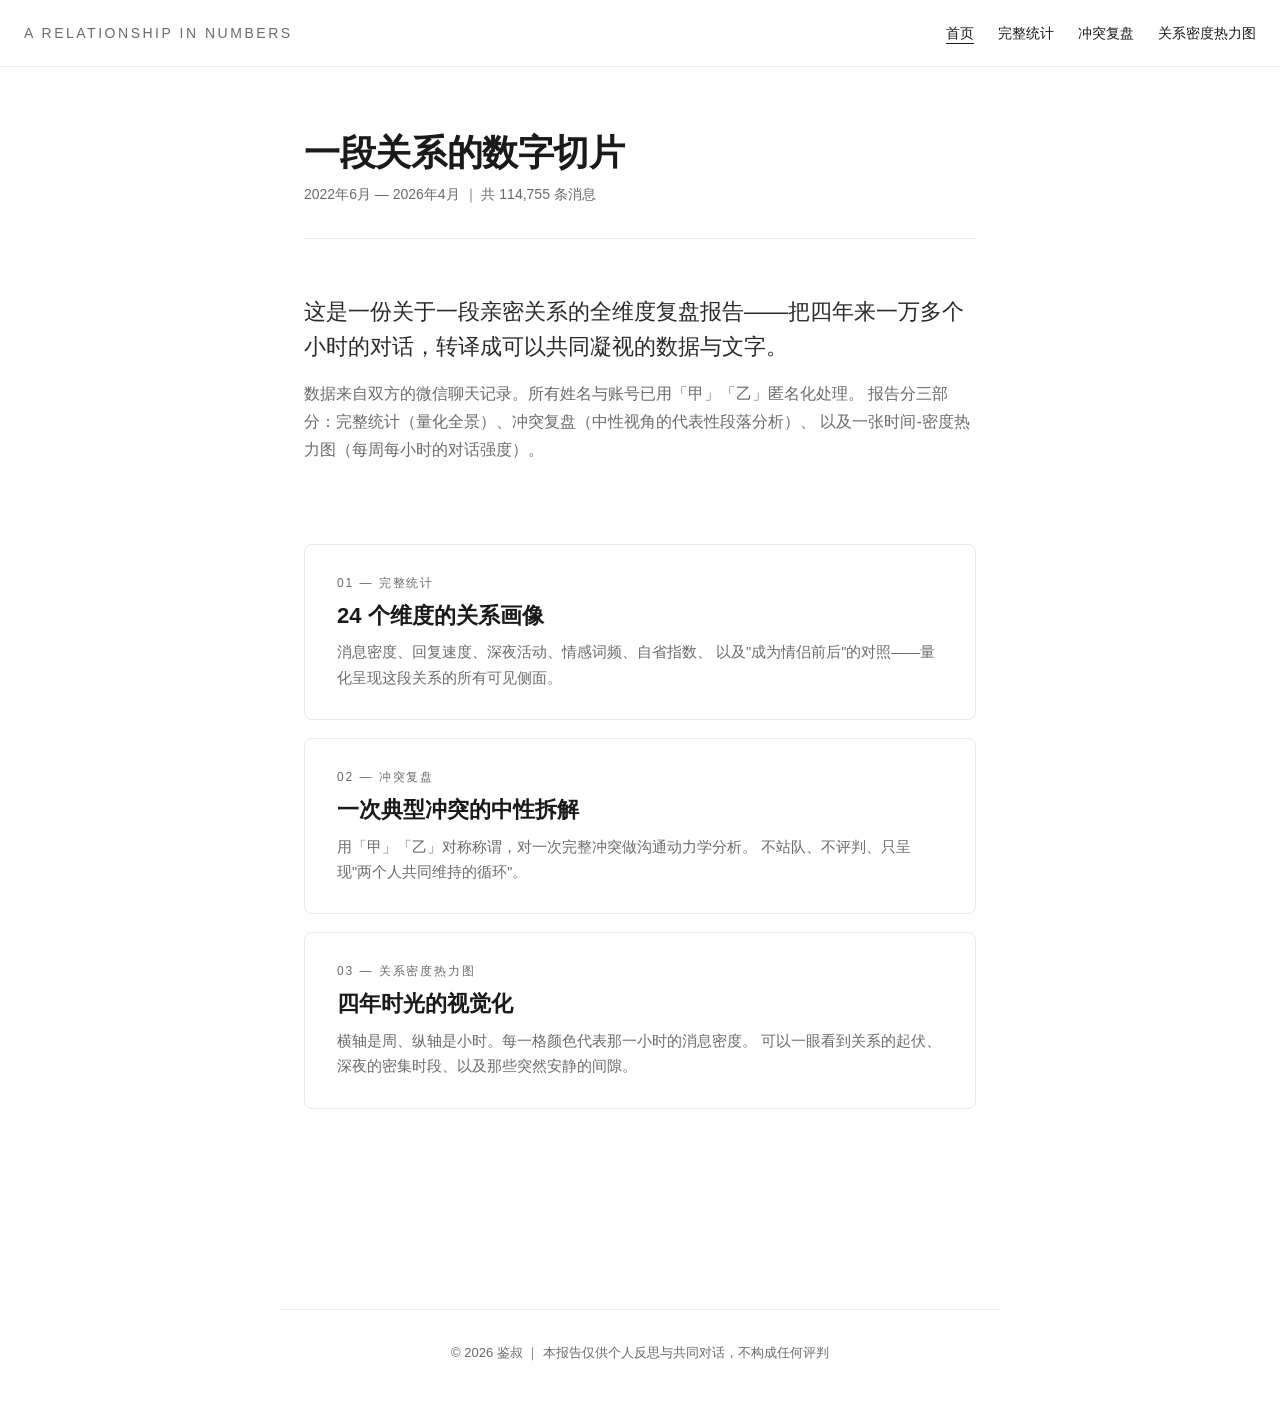
==== index.html @ 4b0087fd "Initial site: stats / conflict / heatmap (anonymized as 甲乙)" ====
<!DOCTYPE html>
<html lang="zh-CN">
<head>
<meta charset="utf-8">
<meta name="viewport" content="width=device-width, initial-scale=1">
<meta name="referrer" content="no-referrer">
<title>一段关系的数字切片</title>
<link rel="stylesheet" href="assets/style.css">
</head>
<body>
<nav class="top">
  <div class="brand">A Relationship in Numbers</div>
  <div class="links"><a href="index.html" class="active">首页</a><a href="stats.html" class="">完整统计</a><a href="conflict.html" class="">冲突复盘</a><a href="heatmap.html" class="">关系密度热力图</a></div>
</nav>
<main class="">

<div class="intro">
  <h1>一段关系的数字切片</h1>
  <div class="meta">2022年6月 — 2026年4月 ｜ 共 114,755 条消息</div>
  <p class="lead">
    这是一份关于一段亲密关系的全维度复盘报告——把四年来一万多个小时的对话，转译成可以共同凝视的数据与文字。
  </p>
  <p class="desc">
    数据来自双方的微信聊天记录。所有姓名与账号已用「甲」「乙」匿名化处理。
    报告分三部分：完整统计（量化全景）、冲突复盘（中性视角的代表性段落分析）、
    以及一张时间-密度热力图（每周每小时的对话强度）。
  </p>
</div>

<div class="cards">
  <a href="stats.html" class="card">
    <div class="card-num">01 — 完整统计</div>
    <div class="card-title">24 个维度的关系画像</div>
    <p class="card-desc">
      消息密度、回复速度、深夜活动、情感词频、自省指数、
      以及"成为情侣前后"的对照——量化呈现这段关系的所有可见侧面。
    </p>
  </a>

  <a href="conflict.html" class="card">
    <div class="card-num">02 — 冲突复盘</div>
    <div class="card-title">一次典型冲突的中性拆解</div>
    <p class="card-desc">
      用「甲」「乙」对称称谓，对一次完整冲突做沟通动力学分析。
      不站队、不评判、只呈现"两个人共同维持的循环"。
    </p>
  </a>

  <a href="heatmap.html" class="card">
    <div class="card-num">03 — 关系密度热力图</div>
    <div class="card-title">四年时光的视觉化</div>
    <p class="card-desc">
      横轴是周、纵轴是小时。每一格颜色代表那一小时的消息密度。
      可以一眼看到关系的起伏、深夜的密集时段、以及那些突然安静的间隙。
    </p>
  </a>
</div>

</main>
<div class="footer">© 2026 鉴叔 ｜ 本报告仅供个人反思与共同对话，不构成任何评判</div>
</body>
</html>
---- assets/style.css ----
:root {
    --bg: #fefefe;
    --text: #1a1a1a;
    --muted: #6b6b6b;
    --line: #e8e8e8;
    --accent: #2b2b2b;
    --hl: #f5f3ee;
    --code-bg: #f7f7f5;
}

* { box-sizing: border-box; }

html, body {
    margin: 0;
    padding: 0;
    background: var(--bg);
    color: var(--text);
    font-family: -apple-system, BlinkMacSystemFont, "Segoe UI", "PingFang SC",
                 "Hiragino Sans GB", "Microsoft YaHei", "Source Han Sans SC",
                 sans-serif;
    font-size: 17px;
    line-height: 1.75;
    -webkit-font-smoothing: antialiased;
    text-rendering: optimizeLegibility;
}

nav.top {
    border-bottom: 1px solid var(--line);
    padding: 18px 24px;
    display: flex;
    justify-content: space-between;
    align-items: baseline;
    background: #fff;
    position: sticky;
    top: 0;
    z-index: 100;
    backdrop-filter: blur(8px);
    background: rgba(254, 254, 254, 0.92);
}
nav.top .brand {
    font-size: 14px;
    letter-spacing: 0.18em;
    text-transform: uppercase;
    color: var(--muted);
    font-weight: 500;
}
nav.top .links a {
    margin-left: 24px;
    color: var(--text);
    text-decoration: none;
    font-size: 14px;
    border-bottom: 1px solid transparent;
    padding-bottom: 2px;
    transition: border-color 0.15s;
}
nav.top .links a:hover { border-bottom-color: var(--text); }
nav.top .links a.active { border-bottom-color: var(--text); }

main {
    max-width: 720px;
    margin: 0 auto;
    padding: 64px 24px 120px;
}

main.wide {
    max-width: none;
    padding: 32px 0;
}

h1 {
    font-size: 36px;
    line-height: 1.2;
    font-weight: 600;
    margin: 0 0 8px;
    letter-spacing: -0.01em;
}
h1 + .meta {
    color: var(--muted);
    font-size: 14px;
    margin-bottom: 56px;
    padding-bottom: 32px;
    border-bottom: 1px solid var(--line);
}
h2 {
    font-size: 24px;
    font-weight: 600;
    margin: 64px 0 16px;
    line-height: 1.3;
    letter-spacing: -0.005em;
}
h3 {
    font-size: 18px;
    font-weight: 600;
    margin: 36px 0 12px;
    color: var(--accent);
}
h4 { font-size: 16px; font-weight: 600; margin: 24px 0 8px; }

p { margin: 0 0 1em; }

a { color: var(--text); }

ul, ol { padding-left: 1.4em; margin: 0 0 1em; }
li { margin: 0.3em 0; }
li > p { margin: 0; }

blockquote {
    margin: 1.4em 0;
    padding: 12px 20px;
    border-left: 3px solid #d4cfc2;
    background: var(--hl);
    color: #4a4a4a;
    font-size: 15.5px;
    border-radius: 0 4px 4px 0;
}
blockquote p:last-child { margin-bottom: 0; }

code {
    font-family: "JetBrains Mono", "SF Mono", Menlo, Consolas, monospace;
    font-size: 0.88em;
    background: var(--code-bg);
    padding: 2px 6px;
    border-radius: 3px;
    color: #5a5a5a;
}
pre {
    background: var(--code-bg);
    padding: 16px 20px;
    border-radius: 6px;
    overflow-x: auto;
    font-size: 13.5px;
    line-height: 1.6;
    border: 1px solid var(--line);
}
pre code {
    background: transparent;
    padding: 0;
    color: var(--text);
}

table {
    border-collapse: collapse;
    width: 100%;
    margin: 1.4em 0;
    font-size: 14.5px;
}
th, td {
    text-align: left;
    padding: 10px 14px;
    border-bottom: 1px solid var(--line);
    vertical-align: top;
}
th {
    background: #fafaf8;
    font-weight: 600;
    font-size: 13px;
    color: var(--muted);
    text-transform: uppercase;
    letter-spacing: 0.04em;
}
tbody tr:hover { background: #fafaf8; }
td strong { font-weight: 600; }

hr {
    border: none;
    border-top: 1px solid var(--line);
    margin: 56px 0;
}

.footer {
    max-width: 720px;
    margin: 80px auto 40px;
    padding: 32px 24px 0;
    border-top: 1px solid var(--line);
    color: var(--muted);
    font-size: 13px;
    text-align: center;
}

/* ───── 首页卡片 ───── */
.intro {
    margin-bottom: 80px;
}
.intro .lead {
    font-size: 22px;
    line-height: 1.55;
    color: #2a2a2a;
    margin: 24px 0 16px;
}
.intro .desc {
    color: var(--muted);
    font-size: 16px;
}
.cards {
    display: grid;
    gap: 18px;
    margin-top: 32px;
}
.card {
    border: 1px solid var(--line);
    border-radius: 8px;
    padding: 28px 32px;
    text-decoration: none;
    color: inherit;
    transition: all 0.18s ease;
    background: #fff;
}
.card:hover {
    border-color: #b8b8b8;
    transform: translateY(-2px);
    box-shadow: 0 4px 14px rgba(0,0,0,0.04);
}
.card .card-num {
    color: var(--muted);
    font-size: 12px;
    letter-spacing: 0.16em;
    text-transform: uppercase;
    font-weight: 500;
    margin-bottom: 8px;
}
.card .card-title {
    font-size: 22px;
    font-weight: 600;
    margin-bottom: 10px;
    line-height: 1.3;
}
.card .card-desc {
    color: var(--muted);
    font-size: 14.5px;
    margin: 0;
}

/* ───── 热力图页面 ───── */
.heatmap-wrap {
    padding: 0 24px;
}
.heatmap-wrap .scroll {
    overflow-x: auto;
    border: 1px solid var(--line);
    border-radius: 6px;
    padding: 16px;
    background: #0d0d0d;
}

@media (max-width: 600px) {
    main { padding: 40px 18px 80px; }
    h1 { font-size: 28px; }
    h2 { font-size: 20px; margin-top: 48px; }
    nav.top { padding: 14px 18px; }
    nav.top .links a { margin-left: 14px; }
    nav.top .brand { font-size: 12px; }
    table { font-size: 13px; }
    th, td { padding: 8px 10px; }
}
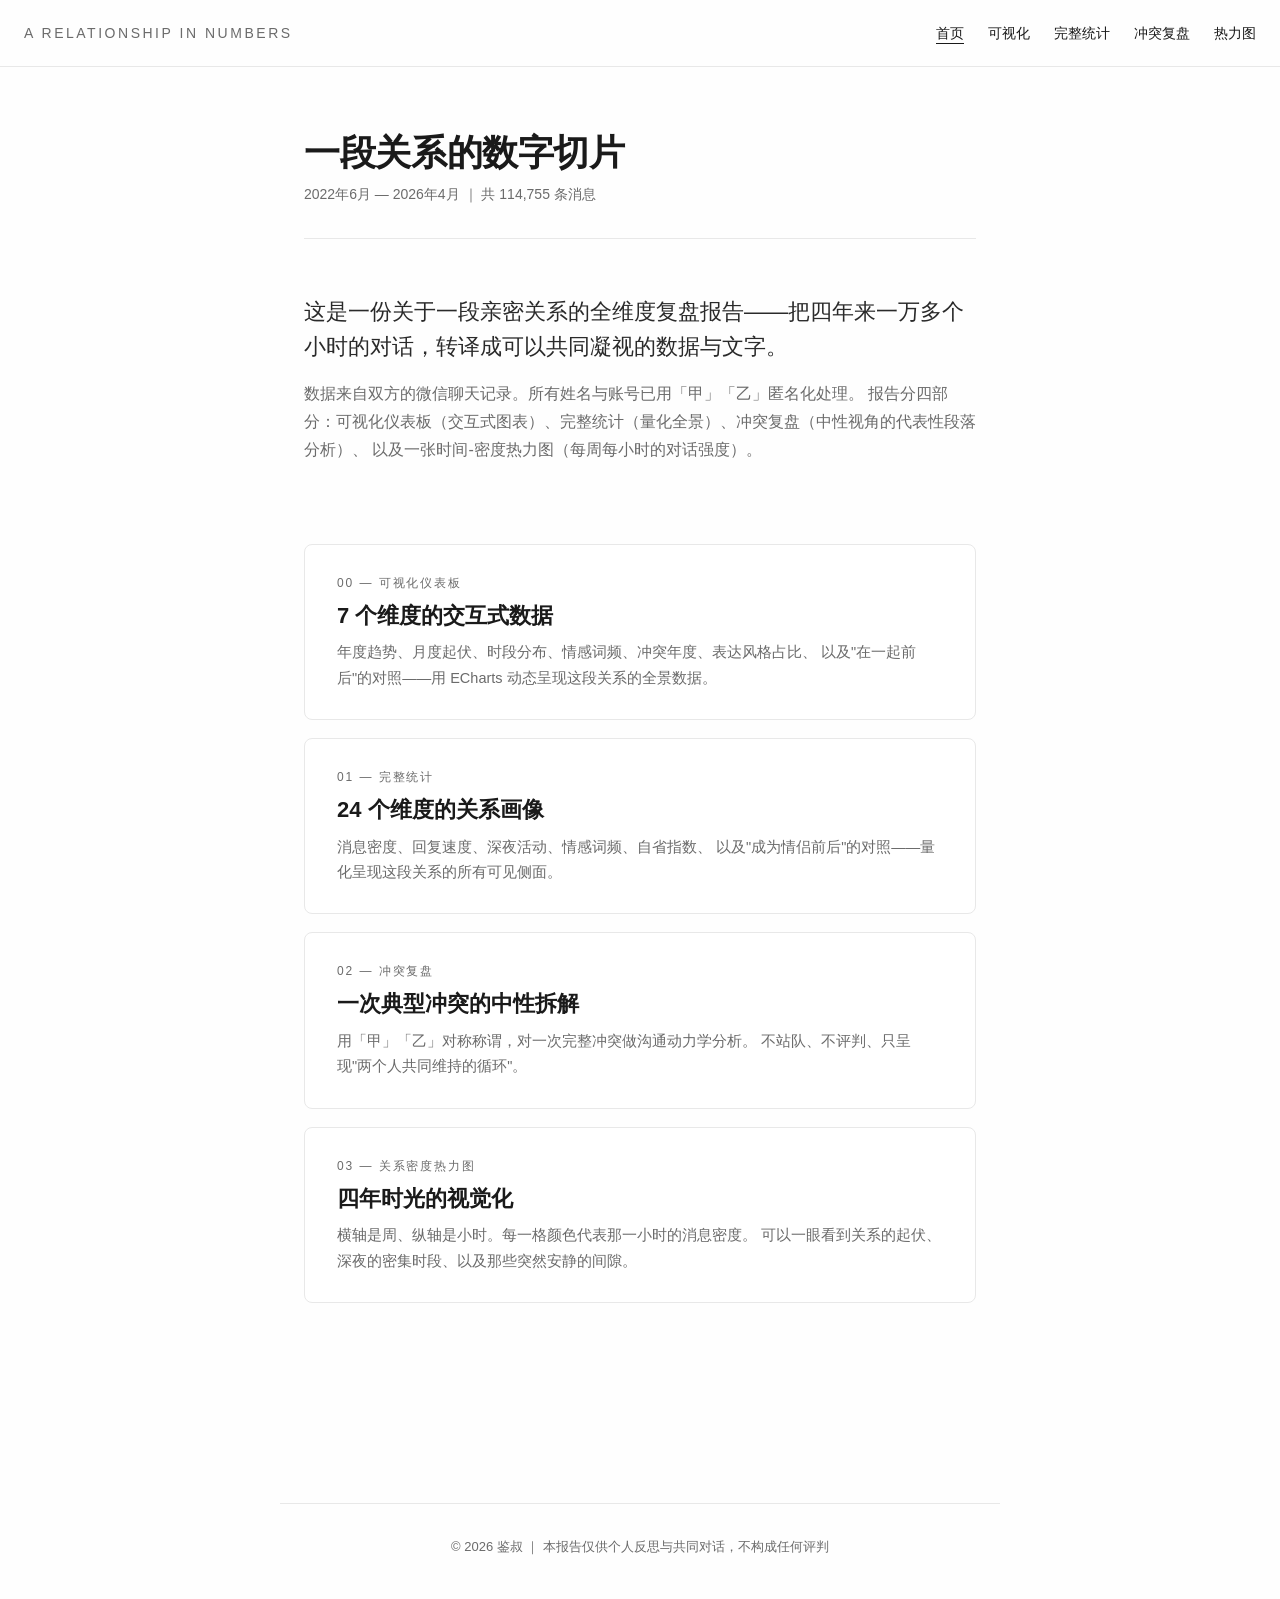
==== commit e09426f9: "Add dashboard with ECharts: yearly/monthly/hourly/emotion/conflict/style/boundary visualizations" ====
--- a/index.html
+++ b/index.html
@@ -10,7 +10,7 @@
 <body>
 <nav class="top">
   <div class="brand">A Relationship in Numbers</div>
-  <div class="links"><a href="index.html" class="active">首页</a><a href="stats.html" class="">完整统计</a><a href="conflict.html" class="">冲突复盘</a><a href="heatmap.html" class="">关系密度热力图</a></div>
+  <div class="links"><a href="index.html" class="active">首页</a><a href="dashboard.html" class="">可视化</a><a href="stats.html" class="">完整统计</a><a href="conflict.html" class="">冲突复盘</a><a href="heatmap.html" class="">热力图</a></div>
 </nav>
 <main class="">
 
@@ -22,12 +22,21 @@
   </p>
   <p class="desc">
     数据来自双方的微信聊天记录。所有姓名与账号已用「甲」「乙」匿名化处理。
-    报告分三部分：完整统计（量化全景）、冲突复盘（中性视角的代表性段落分析）、
+    报告分四部分：可视化仪表板（交互式图表）、完整统计（量化全景）、冲突复盘（中性视角的代表性段落分析）、
     以及一张时间-密度热力图（每周每小时的对话强度）。
   </p>
 </div>
 
 <div class="cards">
+  <a href="dashboard.html" class="card">
+    <div class="card-num">00 — 可视化仪表板</div>
+    <div class="card-title">7 个维度的交互式数据</div>
+    <p class="card-desc">
+      年度趋势、月度起伏、时段分布、情感词频、冲突年度、表达风格占比、
+      以及"在一起前后"的对照——用 ECharts 动态呈现这段关系的全景数据。
+    </p>
+  </a>
+
   <a href="stats.html" class="card">
     <div class="card-num">01 — 完整统计</div>
     <div class="card-title">24 个维度的关系画像</div>
--- a/assets/style.css
+++ b/assets/style.css
@@ -243,6 +243,205 @@
     background: #0d0d0d;
 }
 
+/* ───── Dashboard ───── */
+.dash-wrap {
+    max-width: 1200px;
+    margin: 0 auto;
+    padding: 56px 32px 120px;
+}
+.dash-wrap > h1 {
+    font-size: 40px;
+    margin-bottom: 8px;
+}
+.dash-wrap > .meta {
+    color: var(--muted);
+    font-size: 14px;
+    margin-bottom: 56px;
+    padding-bottom: 32px;
+    border-bottom: 1px solid var(--line);
+}
+
+/* KPI 卡片：四联 */
+.kpi-row {
+    display: grid;
+    grid-template-columns: repeat(4, 1fr);
+    gap: 18px;
+    margin-bottom: 56px;
+}
+.kpi {
+    border: 1px solid var(--line);
+    border-radius: 8px;
+    padding: 22px 24px;
+    background: #fff;
+}
+.kpi .kpi-label {
+    color: var(--muted);
+    font-size: 12px;
+    letter-spacing: 0.12em;
+    text-transform: uppercase;
+    font-weight: 500;
+    margin-bottom: 10px;
+}
+.kpi .kpi-value {
+    font-size: 32px;
+    font-weight: 600;
+    line-height: 1.1;
+    letter-spacing: -0.02em;
+    font-variant-numeric: tabular-nums;
+}
+.kpi .kpi-sub {
+    color: var(--muted);
+    font-size: 12.5px;
+    margin-top: 8px;
+    line-height: 1.5;
+}
+
+/* Section 标题 */
+.dash-section {
+    margin: 64px 0 28px;
+    display: flex;
+    align-items: baseline;
+    justify-content: space-between;
+    border-bottom: 1px solid var(--line);
+    padding-bottom: 12px;
+}
+.dash-section h2 {
+    font-size: 22px;
+    margin: 0;
+    font-weight: 600;
+}
+.dash-section .sec-num {
+    color: var(--muted);
+    font-size: 12px;
+    letter-spacing: 0.16em;
+    text-transform: uppercase;
+}
+
+/* 图表网格 */
+.chart-grid {
+    display: grid;
+    gap: 20px;
+}
+.chart-grid.col-1 { grid-template-columns: 1fr; }
+.chart-grid.col-2 { grid-template-columns: 1fr 1fr; }
+.chart-grid.col-3 { grid-template-columns: 1fr 1fr 1fr; }
+
+.chart-card {
+    border: 1px solid var(--line);
+    border-radius: 8px;
+    padding: 22px 24px 18px;
+    background: #fff;
+}
+.chart-card .chart-title {
+    font-size: 15px;
+    font-weight: 600;
+    margin-bottom: 4px;
+    color: var(--accent);
+}
+.chart-card .chart-sub {
+    color: var(--muted);
+    font-size: 12.5px;
+    margin-bottom: 16px;
+    line-height: 1.5;
+}
+.chart-box {
+    width: 100%;
+    height: 300px;
+}
+.chart-box.tall { height: 380px; }
+.chart-box.short { height: 240px; }
+
+/* 表格嵌入 */
+.mini-table {
+    width: 100%;
+    border-collapse: collapse;
+    font-size: 13.5px;
+}
+.mini-table th, .mini-table td {
+    text-align: left;
+    padding: 8px 10px;
+    border-bottom: 1px solid var(--line);
+}
+.mini-table th {
+    background: #fafaf8;
+    color: var(--muted);
+    font-weight: 600;
+    font-size: 12px;
+    text-transform: uppercase;
+    letter-spacing: 0.04em;
+}
+
+/* Dashboard KPI 卡片 */
+.kpi-row {
+    display: grid;
+    grid-template-columns: repeat(4, 1fr);
+    gap: 24px;
+    margin: 48px 0;
+}
+.kpi-card {
+    background: #fafaf8;
+    border: 1px solid var(--line);
+    border-radius: 8px;
+    padding: 28px 20px;
+    text-align: center;
+}
+.kpi-value {
+    font-size: 36px;
+    font-weight: 700;
+    color: var(--accent);
+    margin-bottom: 8px;
+    font-variant-numeric: tabular-nums;
+}
+.kpi-label {
+    font-size: 13px;
+    color: var(--muted);
+    font-weight: 600;
+    text-transform: uppercase;
+    letter-spacing: 0.06em;
+    margin-bottom: 6px;
+}
+.kpi-sub {
+    font-size: 12px;
+    color: #aaa;
+    font-style: italic;
+}
+
+/* 图表容器 */
+.chart-grid {
+    display: grid;
+    gap: 32px;
+    margin: 56px 0;
+}
+.chart-grid.col-1 {
+    grid-template-columns: 1fr;
+}
+.chart-grid.col-2 {
+    grid-template-columns: repeat(2, 1fr);
+}
+.chart-grid.col-3 {
+    grid-template-columns: repeat(3, 1fr);
+}
+
+.chart-container {
+    background: #fff;
+    border: 1px solid var(--line);
+    border-radius: 8px;
+    padding: 20px;
+    height: 450px;
+    box-shadow: 0 1px 3px rgba(0, 0, 0, 0.08);
+}
+.chart-container > div {
+    width: 100%;
+    height: 100%;
+}
+
+@media (max-width: 900px) {
+    .kpi-row { grid-template-columns: repeat(2, 1fr); }
+    .chart-grid.col-2, .chart-grid.col-3 { grid-template-columns: 1fr; }
+    .dash-wrap { padding: 32px 16px 80px; }
+    .dash-wrap > h1 { font-size: 28px; }
+}
+
 @media (max-width: 600px) {
     main { padding: 40px 18px 80px; }
     h1 { font-size: 28px; }
@@ -252,4 +451,7 @@
     nav.top .brand { font-size: 12px; }
     table { font-size: 13px; }
     th, td { padding: 8px 10px; }
-}
+    .kpi-row { grid-template-columns: 1fr; }
+    .chart-container { height: 350px; }
+}
+
